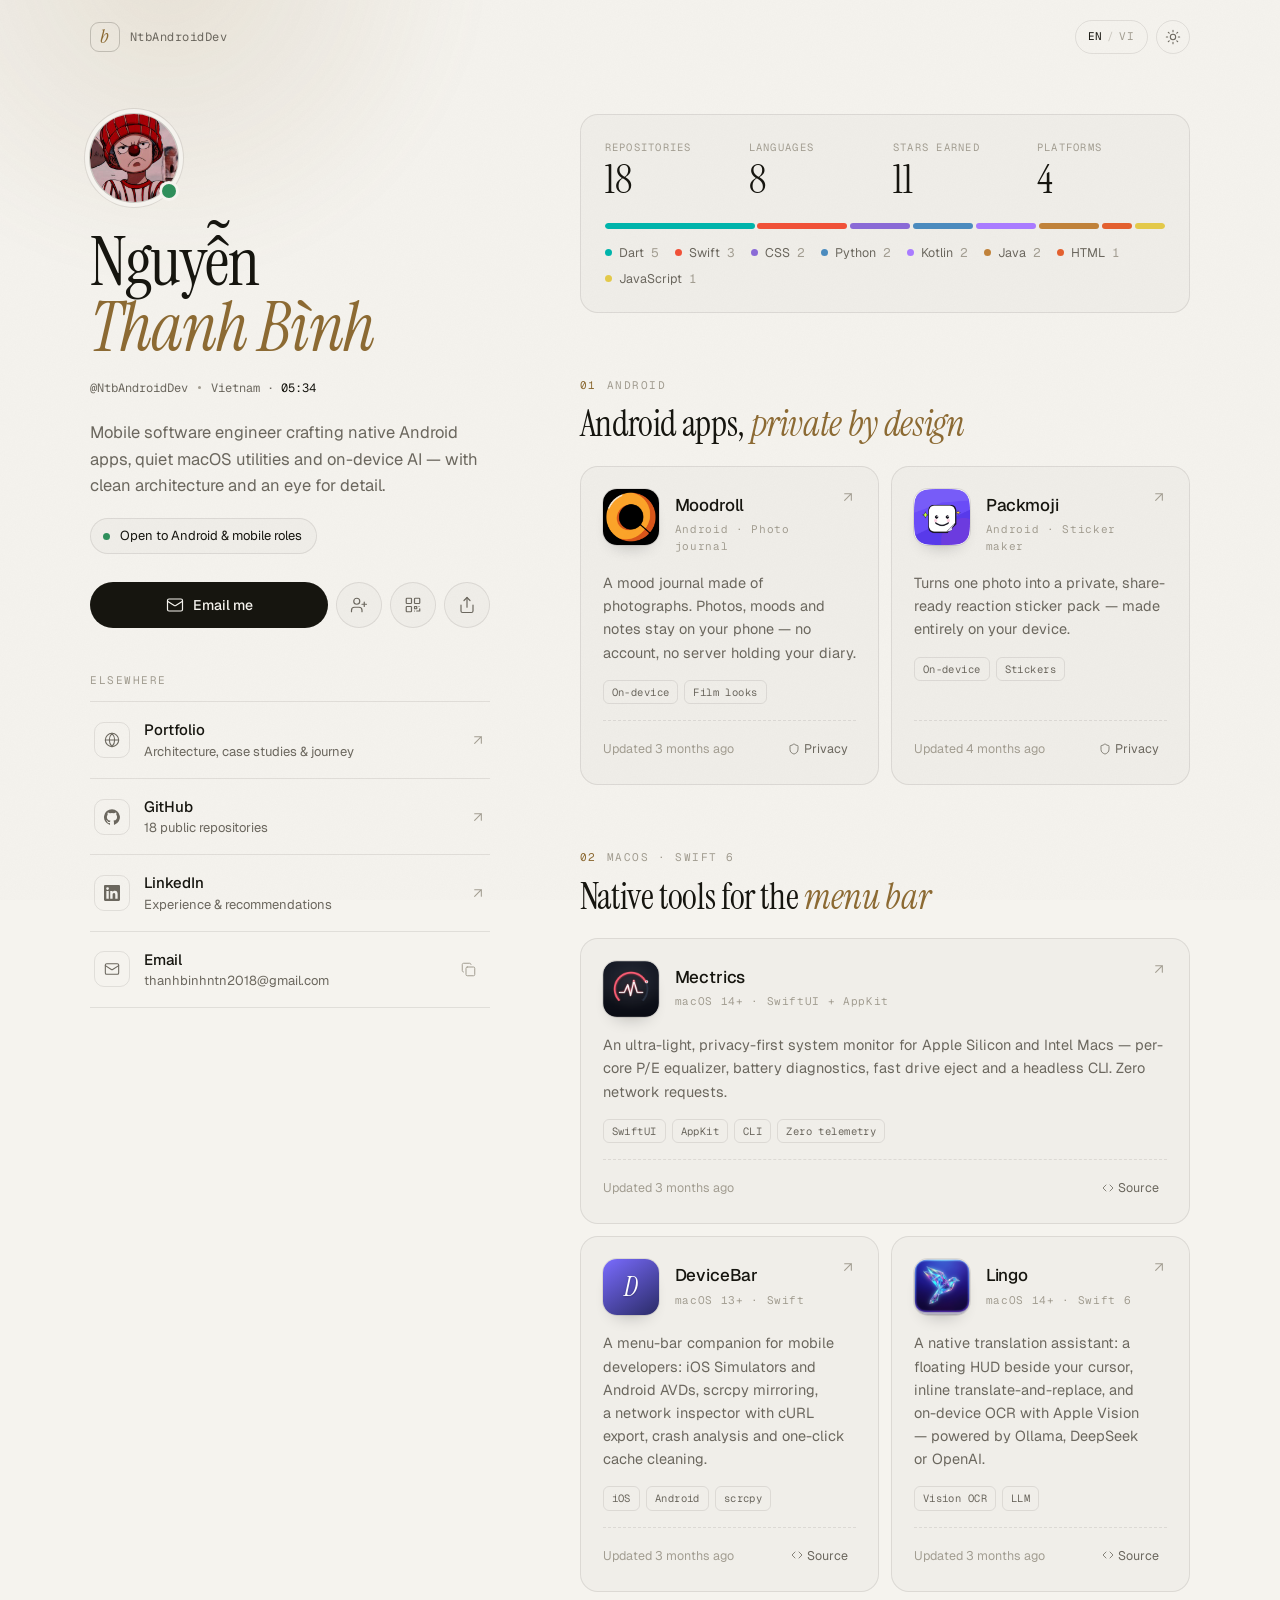
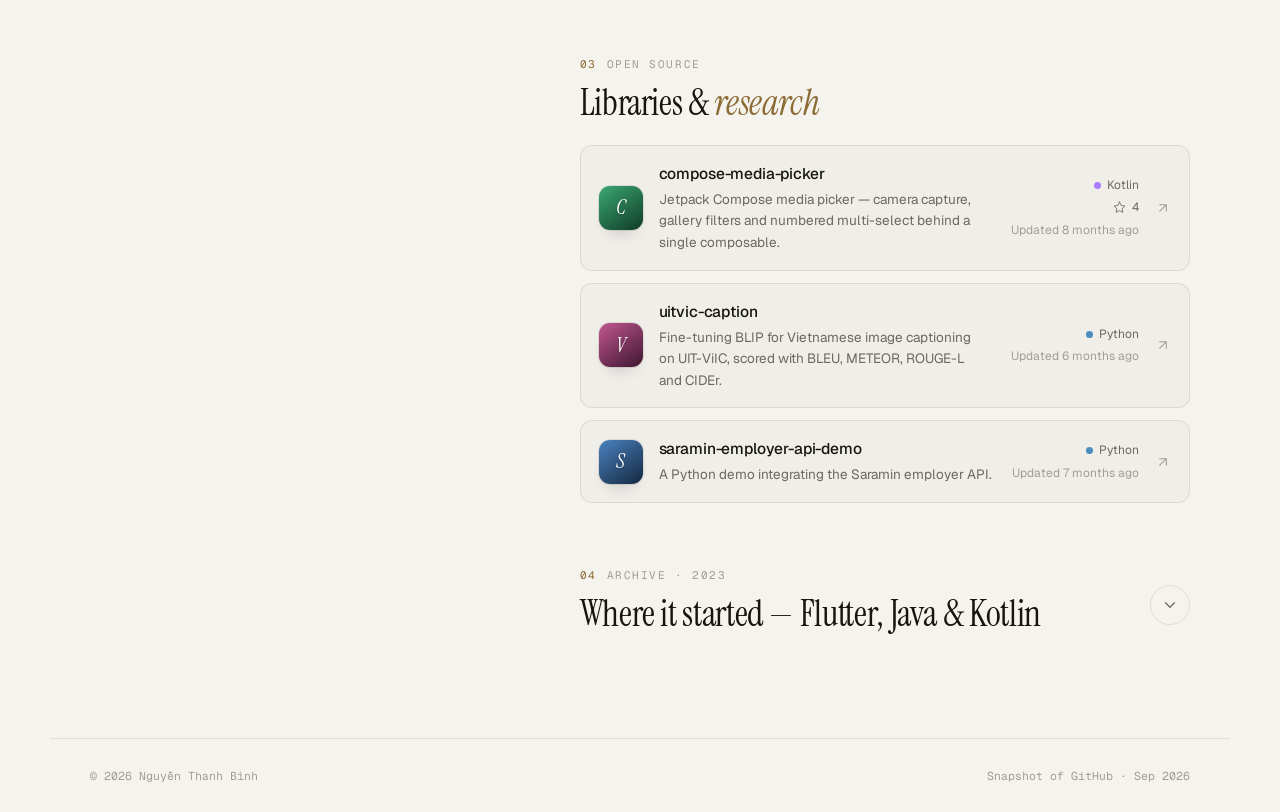
==== links/index.html @ 76083c13 "feat: add premium link-in-bio page at /links/ Editorial light/dark design with EN/VI copy, featured " ====
<!DOCTYPE html>
<html lang="en">
<head>
    <meta charset="UTF-8">
    <meta name="viewport" content="width=device-width, initial-scale=1.0, viewport-fit=cover">
    <title>Nguyễn Thanh Bình — Links</title>

    <meta name="description" content="Nguyễn Thanh Bình (NtbAndroidDev) — mobile software engineer. Android apps, native macOS utilities, open-source libraries and on-device AI.">
    <meta name="author" content="Nguyễn Thanh Bình">
    <meta name="theme-color" content="#f5f3ee" media="(prefers-color-scheme: light)">
    <meta name="theme-color" content="#0c0c0d" media="(prefers-color-scheme: dark)">
    <link rel="canonical" href="https://ntbandroiddev.github.io/profile-ntb/links/">

    <meta property="og:type" content="profile">
    <meta property="og:title" content="Nguyễn Thanh Bình — Links">
    <meta property="og:description" content="Android apps, native macOS utilities and open-source work by NtbAndroidDev.">
    <meta property="og:url" content="https://ntbandroiddev.github.io/profile-ntb/links/">
    <meta property="og:image" content="https://ntbandroiddev.github.io/profile-ntb/links/assets/avatar.jpg">
    <meta name="twitter:card" content="summary">

    <link rel="icon" href="data:image/svg+xml,<svg xmlns='http://www.w3.org/2000/svg' viewBox='0 0 64 64'><rect width='64' height='64' rx='16' fill='%230c0c0d'/><text x='50%' y='54%' text-anchor='middle' dominant-baseline='middle' font-family='Georgia,serif' font-style='italic' font-size='34' fill='%23d4b98c'>b</text></svg>">

    <link rel="preconnect" href="https://fonts.googleapis.com">
    <link rel="preconnect" href="https://fonts.gstatic.com" crossorigin>
    <link href="https://fonts.googleapis.com/css2?family=Geist:wght@300..600&family=Geist+Mono:wght@400;500&family=Instrument+Serif:ital@0;1&display=swap" rel="stylesheet">

    <!-- Apply the saved theme before first paint to avoid a flash -->
    <script>
        try {
            var t = localStorage.getItem('links-theme');
            if (t === 'light' || t === 'dark') document.documentElement.dataset.theme = t;
        } catch (e) {}
    </script>

    <link rel="stylesheet" href="links.css?v=20260919">
</head>
<body>
    <a href="#work" class="skip-link" data-i18n="skip">Skip to work</a>
    <div class="grain" aria-hidden="true"></div>
    <div class="glow" aria-hidden="true"></div>

    <header class="topbar">
        <a class="mark" href="../" aria-label="Portfolio home">
            <span class="mark-glyph">b</span>
            <span class="mark-text">NtbAndroidDev</span>
        </a>
        <div class="topbar-tools">
            <button class="tool" id="lang-toggle" type="button" aria-label="Switch language">
                <span data-lang-opt="en">EN</span><span class="tool-sep">/</span><span data-lang-opt="vi">VI</span>
            </button>
            <button class="tool tool-icon" id="theme-toggle" type="button" aria-label="Toggle colour theme">
                <svg class="i-sun" viewBox="0 0 24 24" aria-hidden="true"><circle cx="12" cy="12" r="4"/><path d="M12 2v2M12 20v2M4.93 4.93l1.41 1.41M17.66 17.66l1.41 1.41M2 12h2M20 12h2M6.34 17.66l-1.41 1.41M19.07 4.93l-1.41 1.41"/></svg>
                <svg class="i-moon" viewBox="0 0 24 24" aria-hidden="true"><path d="M12 3a6 6 0 0 0 9 9 9 9 0 1 1-9-9Z"/></svg>
            </button>
        </div>
    </header>

    <div class="layout">

        <!-- ========== IDENTITY ========== -->
        <aside class="identity" aria-label="Profile">
            <div class="identity-inner">
                <div class="avatar reveal" style="--i:0">
                    <img src="assets/avatar.jpg" width="96" height="96" alt="Nguyễn Thanh Bình">
                    <span class="avatar-status" aria-hidden="true"></span>
                </div>

                <h1 class="name reveal" style="--i:1">Nguyễn <em>Thanh Bình</em></h1>

                <p class="handle reveal" style="--i:2">
                    <span>@NtbAndroidDev</span>
                    <span class="dot-sep" aria-hidden="true"></span>
                    <span class="local-time"><span data-i18n="location">Vietnam</span> · <time id="local-time">--:--</time></span>
                </p>

                <p class="bio reveal" style="--i:3" data-i18n="bio">Mobile software engineer crafting native Android apps, quiet macOS utilities and on-device AI — with clean architecture and an eye for detail.</p>

                <p class="status reveal" style="--i:4">
                    <span class="pulse" aria-hidden="true"></span>
                    <span data-i18n="status">Open to Android &amp; mobile roles</span>
                </p>

                <div class="actions reveal" style="--i:5">
                    <a class="btn btn-primary" href="mailto:thanhbinhntn2018@gmail.com">
                        <svg viewBox="0 0 24 24" aria-hidden="true"><rect x="2" y="4" width="20" height="16" rx="2"/><path d="m22 7-8.97 5.7a1.94 1.94 0 0 1-2.06 0L2 7"/></svg>
                        <span data-i18n="email">Email me</span>
                    </a>
                    <button class="btn btn-icon" id="save-contact" type="button" data-i18n-label="saveContact" aria-label="Save contact">
                        <svg viewBox="0 0 24 24" aria-hidden="true"><path d="M16 21v-2a4 4 0 0 0-4-4H6a4 4 0 0 0-4 4v2"/><circle cx="9" cy="7" r="4"/><path d="M19 8v6M22 11h-6"/></svg>
                    </button>
                    <button class="btn btn-icon" id="show-qr" type="button" data-i18n-label="qr" aria-label="Show QR code">
                        <svg viewBox="0 0 24 24" aria-hidden="true"><rect x="3" y="3" width="7" height="7" rx="1"/><rect x="14" y="3" width="7" height="7" rx="1"/><rect x="3" y="14" width="7" height="7" rx="1"/><path d="M14 14h3v3h-3zM20 14v.01M14 20h.01M17 20h4v-3"/></svg>
                    </button>
                    <button class="btn btn-icon" id="share" type="button" data-i18n-label="share" aria-label="Share this page">
                        <svg viewBox="0 0 24 24" aria-hidden="true"><path d="M4 12v8a2 2 0 0 0 2 2h12a2 2 0 0 0 2-2v-8"/><path d="m16 6-4-4-4 4"/><path d="M12 2v13"/></svg>
                    </button>
                </div>

                <nav class="socials" aria-label="Elsewhere">
                    <p class="label reveal" style="--i:6"><span data-i18n="elsewhere">Elsewhere</span></p>
                    <ul>
                        <li class="reveal" style="--i:7">
                            <a class="social" href="https://ntbandroiddev.github.io/profile-ntb/">
                                <span class="social-icon"><svg viewBox="0 0 24 24" aria-hidden="true"><circle cx="12" cy="12" r="10"/><path d="M12 2a14.5 14.5 0 0 0 0 20 14.5 14.5 0 0 0 0-20M2 12h20"/></svg></span>
                                <span class="social-text"><strong data-i18n="portfolio">Portfolio</strong><small data-i18n="portfolioSub">Architecture, case studies &amp; journey</small></span>
                                <svg class="arrow" viewBox="0 0 24 24" aria-hidden="true"><path d="M7 17 17 7M7 7h10v10"/></svg>
                            </a>
                        </li>
                        <li class="reveal" style="--i:8">
                            <a class="social" href="https://github.com/NtbAndroidDev" target="_blank" rel="noopener">
                                <span class="social-icon"><svg class="fill" viewBox="0 0 24 24" aria-hidden="true"><path d="M12 .3a12 12 0 0 0-3.8 23.38c.6.12.83-.26.83-.57L9 21.07c-3.34.72-4.04-1.61-4.04-1.61-.55-1.39-1.34-1.76-1.34-1.76-1.08-.74.09-.73.09-.73 1.2.09 1.83 1.24 1.83 1.24 1.07 1.83 2.8 1.3 3.49 1 .1-.78.42-1.31.76-1.61-2.67-.3-5.47-1.33-5.47-5.93 0-1.31.47-2.38 1.24-3.22-.14-.3-.54-1.52.1-3.18 0 0 1-.32 3.3 1.23a11.5 11.5 0 0 1 6 0c2.28-1.55 3.29-1.23 3.29-1.23.64 1.66.24 2.88.12 3.18a4.65 4.65 0 0 1 1.23 3.22c0 4.61-2.8 5.63-5.48 5.92.42.36.81 1.1.81 2.22l-.01 3.29c0 .31.2.69.82.57A12 12 0 0 0 12 .3"/></svg></span>
                                <span class="social-text"><strong>GitHub</strong><small><span id="repo-count">18</span> <span data-i18n="publicRepos">public repositories</span></small></span>
                                <svg class="arrow" viewBox="0 0 24 24" aria-hidden="true"><path d="M7 17 17 7M7 7h10v10"/></svg>
                            </a>
                        </li>
                        <li class="reveal" style="--i:9">
                            <a class="social" href="https://www.linkedin.com/in/nguy%E1%BB%85n-thanh-b%C3%ACnh-8b7aa1264/" target="_blank" rel="noopener">
                                <span class="social-icon"><svg class="fill" viewBox="0 0 24 24" aria-hidden="true"><path d="M20.45 20.45h-3.56v-5.57c0-1.33-.02-3.04-1.85-3.04-1.85 0-2.14 1.45-2.14 2.94v5.67H9.35V9h3.41v1.56h.05c.48-.9 1.64-1.85 3.37-1.85 3.6 0 4.27 2.37 4.27 5.46v6.28ZM5.34 7.43a2.06 2.06 0 1 1 0-4.13 2.06 2.06 0 0 1 0 4.13ZM7.12 20.45H3.56V9h3.56v11.45ZM22.22 0H1.77C.79 0 0 .77 0 1.73v20.54C0 23.23.79 24 1.77 24h20.45c.98 0 1.78-.77 1.78-1.73V1.73C24 .77 23.2 0 22.22 0Z"/></svg></span>
                                <span class="social-text"><strong>LinkedIn</strong><small data-i18n="linkedinSub">Experience &amp; recommendations</small></span>
                                <svg class="arrow" viewBox="0 0 24 24" aria-hidden="true"><path d="M7 17 17 7M7 7h10v10"/></svg>
                            </a>
                        </li>
                        <li class="reveal" style="--i:10">
                            <div class="social social-email">
                                <a class="social-link" href="mailto:thanhbinhntn2018@gmail.com">
                                    <span class="social-icon"><svg viewBox="0 0 24 24" aria-hidden="true"><rect x="2" y="4" width="20" height="16" rx="2"/><path d="m22 7-8.97 5.7a1.94 1.94 0 0 1-2.06 0L2 7"/></svg></span>
                                    <span class="social-text"><strong>Email</strong><small>thanhbinhntn2018@gmail.com</small></span>
                                </a>
                                <button class="copy" id="copy-email" type="button" data-i18n-label="copyEmail" aria-label="Copy email address">
                                    <svg viewBox="0 0 24 24" aria-hidden="true"><rect x="8" y="8" width="14" height="14" rx="2"/><path d="M4 16c-1.1 0-2-.9-2-2V4c0-1.1.9-2 2-2h10c1.1 0 2 .9 2 2"/></svg>
                                </button>
                            </div>
                        </li>
                    </ul>
                </nav>
            </div>
        </aside>

        <!-- ========== WORK ========== -->
        <main class="work" id="work">
            <section class="glance reveal" style="--i:4" aria-labelledby="glance-title">
                <h2 class="visually-hidden" id="glance-title" data-i18n="atAGlance">At a glance</h2>
                <dl class="glance-stats">
                    <div><dt data-i18n="repos">Repositories</dt><dd id="stat-repos">18</dd></div>
                    <div><dt data-i18n="languages">Languages</dt><dd id="stat-langs">8</dd></div>
                    <div><dt data-i18n="stars">Stars earned</dt><dd id="stat-stars">12</dd></div>
                    <div><dt data-i18n="platforms">Platforms</dt><dd>4</dd></div>
                </dl>
                <div class="footprint" id="footprint" role="img" aria-label="Language footprint"></div>
                <ul class="footprint-legend" id="footprint-legend"></ul>
            </section>

            <div id="groups"></div>

            <section class="group reveal" style="--i:9" aria-labelledby="archive-title">
                <details class="archive" id="archive">
                    <summary>
                        <span class="group-head">
                            <span class="label"><span class="label-num">05</span><span data-i18n="archive">Archive · 2023</span></span>
                            <span class="group-title" id="archive-title" data-i18n="archiveTitle">Where it started — Flutter, Java &amp; Kotlin</span>
                        </span>
                        <span class="archive-toggle" aria-hidden="true"><svg viewBox="0 0 24 24"><path d="m6 9 6 6 6-6"/></svg></span>
                    </summary>
                    <ul class="archive-list" id="archive-list"></ul>
                </details>
            </section>

            <noscript>
                <p class="noscript">Full list of work: <a href="https://github.com/NtbAndroidDev?tab=repositories">github.com/NtbAndroidDev</a></p>
            </noscript>
        </main>
    </div>

    <footer class="footer">
        <p>© <span id="year">2026</span> Nguyễn Thanh Bình</p>
        <p class="footer-sync" id="sync-note" data-i18n="syncStatic">Snapshot of GitHub · Sep 2026</p>
    </footer>

    <!-- QR dialog -->
    <dialog class="qr-dialog" id="qr-dialog" aria-labelledby="qr-title">
        <form method="dialog" class="qr-card">
            <p class="label" id="qr-title"><span data-i18n="scanTitle">Scan to connect</span></p>
            <div class="qr-code" id="qr-code" aria-hidden="true"></div>
            <p class="qr-name">Nguyễn <em>Thanh Bình</em></p>
            <p class="qr-url">ntbandroiddev.github.io/profile-ntb/links</p>
            <button class="btn btn-ghost" value="close" data-i18n="close">Close</button>
        </form>
    </dialog>

    <div class="toast" id="toast" role="status" aria-live="polite"></div>

    <script src="links.js?v=20260919"></script>
</body>
</html>
---- links/links.css ----
/* ============================================================
   Tokens
============================================================= */
:root {
    --bg: #f5f3ee;
    --bg-elev: #fbfaf7;
    --surface: rgba(24, 20, 12, 0.018);
    --surface-hover: rgba(24, 20, 12, 0.04);
    --line: rgba(24, 20, 12, 0.09);
    --line-strong: rgba(24, 20, 12, 0.2);
    --text: #16150f;
    --muted: #6b675e;
    --faint: #a29d91;
    --accent: #8c6a33;
    --accent-soft: rgba(140, 106, 51, 0.12);
    --spot: rgba(140, 106, 51, 0.09);
    --ok: #2f8f5b;
    --btn-bg: #16150f;
    --btn-text: #f5f3ee;
    --shadow: 0 1px 0 rgba(255, 255, 255, 0.6) inset, 0 20px 40px -24px rgba(40, 30, 10, 0.18);
    --grain-opacity: 0.05;

    --serif: 'Instrument Serif', 'Iowan Old Style', Georgia, serif;
    --sans: 'Geist', ui-sans-serif, system-ui, -apple-system, 'Segoe UI', sans-serif;
    --mono: 'Geist Mono', ui-monospace, 'SF Mono', Menlo, monospace;

    --radius: 18px;
    --radius-sm: 12px;
    --ease: cubic-bezier(0.2, 0.7, 0.2, 1);
    --gutter: clamp(16px, 4vw, 40px);

    color-scheme: light;
}

@media (prefers-color-scheme: dark) {
    :root:not([data-theme="light"]) {
        --bg: #0c0c0d;
        --bg-elev: #131315;
        --surface: rgba(255, 255, 255, 0.022);
        --surface-hover: rgba(255, 255, 255, 0.045);
        --line: rgba(255, 255, 255, 0.08);
        --line-strong: rgba(255, 255, 255, 0.18);
        --text: #ece9e2;
        --muted: #9a978f;
        --faint: #5f5d58;
        --accent: #d4b98c;
        --accent-soft: rgba(212, 185, 140, 0.12);
        --spot: rgba(212, 185, 140, 0.07);
        --ok: #5fcf8e;
        --btn-bg: #ece9e2;
        --btn-text: #0c0c0d;
        --shadow: 0 1px 0 rgba(255, 255, 255, 0.04) inset, 0 24px 48px -28px rgba(0, 0, 0, 0.8);
        --grain-opacity: 0.07;
        color-scheme: dark;
    }
}

:root[data-theme="dark"] {
    --bg: #0c0c0d;
    --bg-elev: #131315;
    --surface: rgba(255, 255, 255, 0.022);
    --surface-hover: rgba(255, 255, 255, 0.045);
    --line: rgba(255, 255, 255, 0.08);
    --line-strong: rgba(255, 255, 255, 0.18);
    --text: #ece9e2;
    --muted: #9a978f;
    --faint: #5f5d58;
    --accent: #d4b98c;
    --accent-soft: rgba(212, 185, 140, 0.12);
    --spot: rgba(212, 185, 140, 0.07);
    --ok: #5fcf8e;
    --btn-bg: #ece9e2;
    --btn-text: #0c0c0d;
    --shadow: 0 1px 0 rgba(255, 255, 255, 0.04) inset, 0 24px 48px -28px rgba(0, 0, 0, 0.8);
    --grain-opacity: 0.07;
    color-scheme: dark;
}

/* ============================================================
   Base
============================================================= */
*, *::before, *::after { box-sizing: border-box; }

html {
    -webkit-text-size-adjust: 100%;
    text-rendering: optimizeLegibility;
    -webkit-font-smoothing: antialiased;
    -moz-osx-font-smoothing: grayscale;
    scroll-behavior: smooth;
}

body {
    margin: 0;
    min-height: 100vh;
    background: var(--bg);
    color: var(--text);
    font-family: var(--sans);
    font-size: 15px;
    line-height: 1.55;
    font-weight: 400;
    overflow-x: hidden;
    transition: background-color 0.4s var(--ease), color 0.4s var(--ease);
}

a { color: inherit; text-decoration: none; }
img { display: block; max-width: 100%; }
button { font: inherit; color: inherit; background: none; border: 0; padding: 0; cursor: pointer; }
ul, ol { list-style: none; margin: 0; padding: 0; }
h1, h2, h3, p, dl, dd { margin: 0; }

svg {
    width: 18px;
    height: 18px;
    fill: none;
    stroke: currentColor;
    stroke-width: 1.6;
    stroke-linecap: round;
    stroke-linejoin: round;
    flex-shrink: 0;
}
svg.fill { fill: currentColor; stroke: none; }

::selection { background: var(--accent); color: var(--bg); }

:focus-visible {
    outline: 1.5px solid var(--accent);
    outline-offset: 3px;
    border-radius: 8px;
}

.visually-hidden {
    position: absolute !important;
    width: 1px; height: 1px;
    overflow: hidden;
    clip: rect(0 0 0 0);
    white-space: nowrap;
}

.skip-link {
    position: absolute;
    left: 16px;
    top: -60px;
    z-index: 100;
    padding: 10px 14px;
    background: var(--btn-bg);
    color: var(--btn-text);
    border-radius: 10px;
    font-size: 13px;
}
.skip-link:focus { top: 16px; }

/* Ambient layers */
.grain {
    position: fixed;
    inset: 0;
    z-index: 0;
    pointer-events: none;
    opacity: var(--grain-opacity);
    background-image: url("data:image/svg+xml,%3Csvg xmlns='http://www.w3.org/2000/svg' width='180' height='180'%3E%3Cfilter id='n'%3E%3CfeTurbulence type='fractalNoise' baseFrequency='.85' numOctaves='3' stitchTiles='stitch'/%3E%3CfeColorMatrix values='0 0 0 0 0.5 0 0 0 0 0.5 0 0 0 0 0.5 0 0 0 1 0'/%3E%3C/filter%3E%3Crect width='100%25' height='100%25' filter='url(%23n)'/%3E%3C/svg%3E");
}

.glow {
    position: fixed;
    z-index: 0;
    pointer-events: none;
    width: 70vmax;
    height: 70vmax;
    top: -38vmax;
    left: -22vmax;
    background: radial-gradient(closest-side, var(--accent-soft), transparent 70%);
    filter: blur(20px);
}

/* ============================================================
   Top bar
============================================================= */
.topbar {
    position: relative;
    z-index: 5;
    display: flex;
    align-items: center;
    justify-content: space-between;
    max-width: 1180px;
    margin: 0 auto;
    padding: 20px var(--gutter);
    padding-top: max(20px, env(safe-area-inset-top));
}

.mark {
    display: inline-flex;
    align-items: center;
    gap: 10px;
    font-family: var(--mono);
    font-size: 12px;
    letter-spacing: 0.04em;
    color: var(--muted);
    transition: color 0.3s var(--ease);
}
.mark:hover { color: var(--text); }

.mark-glyph {
    display: grid;
    place-items: center;
    width: 30px;
    height: 30px;
    border-radius: 9px;
    border: 1px solid var(--line-strong);
    font-family: var(--serif);
    font-style: italic;
    font-size: 20px;
    line-height: 1;
    padding-bottom: 3px;
    color: var(--accent);
}

.topbar-tools { display: flex; gap: 8px; }

.tool {
    display: inline-flex;
    align-items: center;
    gap: 4px;
    height: 34px;
    padding: 0 12px;
    border-radius: 999px;
    border: 1px solid var(--line);
    font-family: var(--mono);
    font-size: 11px;
    letter-spacing: 0.08em;
    color: var(--faint);
    transition: border-color 0.3s var(--ease), color 0.3s var(--ease);
}
.tool:hover { border-color: var(--line-strong); color: var(--muted); }
.tool-sep { opacity: 0.5; }
.tool [data-lang-opt].is-active { color: var(--text); }

.tool-icon { width: 34px; padding: 0; justify-content: center; color: var(--muted); }
.tool-icon svg { width: 16px; height: 16px; }
.i-moon { display: none; }
:root[data-theme="dark"] .i-sun { display: none; }
:root[data-theme="dark"] .i-moon { display: block; }
@media (prefers-color-scheme: dark) {
    :root:not([data-theme="light"]) .i-sun { display: none; }
    :root:not([data-theme="light"]) .i-moon { display: block; }
}

/* ============================================================
   Layout
============================================================= */
.layout {
    position: relative;
    z-index: 1;
    max-width: 1180px;
    margin: 0 auto;
    padding: 12px var(--gutter) 40px;
    display: grid;
    gap: 56px;
}

@media (min-width: 1000px) {
    .layout {
        grid-template-columns: minmax(340px, 400px) minmax(0, 1fr);
        gap: clamp(56px, 7vw, 104px);
        padding-top: 40px;
    }
    .identity-inner {
        position: sticky;
        top: 40px;
    }
}

/* ============================================================
   Identity
============================================================= */
.avatar {
    position: relative;
    width: 88px;
    height: 88px;
    margin-bottom: 28px;
}
.avatar img {
    width: 100%;
    height: 100%;
    border-radius: 50%;
    object-fit: cover;
    box-shadow: 0 0 0 1px var(--line-strong), 0 0 0 5px var(--bg), 0 0 0 6px var(--line);
}
.avatar-status {
    position: absolute;
    right: 2px;
    bottom: 4px;
    width: 14px;
    height: 14px;
    border-radius: 50%;
    background: var(--ok);
    box-shadow: 0 0 0 3px var(--bg);
}

.name {
    font-family: var(--serif);
    font-weight: 400;
    font-size: clamp(46px, 11vw, 68px);
    line-height: 0.96;
    letter-spacing: -0.015em;
    margin-bottom: 18px;
}
.name em {
    display: block;
    font-style: italic;
    color: var(--accent);
}

.handle {
    display: flex;
    flex-wrap: wrap;
    align-items: center;
    gap: 10px;
    font-family: var(--mono);
    font-size: 12px;
    color: var(--muted);
    margin-bottom: 22px;
}
.dot-sep { width: 3px; height: 3px; border-radius: 50%; background: var(--faint); }
.local-time time { color: var(--text); font-variant-numeric: tabular-nums; }

.bio {
    font-size: 16.5px;
    line-height: 1.6;
    color: var(--muted);
    max-width: 38ch;
    margin-bottom: 20px;
    text-wrap: pretty;
}

.status {
    display: inline-flex;
    align-items: center;
    gap: 10px;
    padding: 7px 14px 7px 12px;
    border-radius: 999px;
    border: 1px solid var(--line);
    background: var(--surface);
    font-size: 13px;
    color: var(--text);
    margin-bottom: 28px;
}

.pulse {
    position: relative;
    width: 7px;
    height: 7px;
    border-radius: 50%;
    background: var(--ok);
}
.pulse::after {
    content: '';
    position: absolute;
    inset: -4px;
    border-radius: 50%;
    border: 1px solid var(--ok);
    opacity: 0;
    animation: ping 2.4s var(--ease) infinite;
}
@keyframes ping {
    0% { transform: scale(0.5); opacity: 0.8; }
    100% { transform: scale(1.8); opacity: 0; }
}

/* Buttons */
.actions {
    display: flex;
    gap: 8px;
    margin-bottom: 44px;
}

.btn {
    display: inline-flex;
    align-items: center;
    justify-content: center;
    gap: 9px;
    height: 46px;
    padding: 0 20px;
    border-radius: 999px;
    border: 1px solid var(--line);
    font-size: 14px;
    font-weight: 500;
    transition: transform 0.3s var(--ease), background-color 0.3s var(--ease), border-color 0.3s var(--ease), color 0.3s var(--ease);
}
.btn:active { transform: scale(0.97); }

.btn-primary {
    flex: 1;
    background: var(--btn-bg);
    color: var(--btn-text);
    border-color: transparent;
}
.btn-primary:hover { background: var(--accent); }

.btn-icon {
    width: 46px;
    padding: 0;
    color: var(--muted);
    background: var(--surface);
}
.btn-icon:hover { color: var(--text); border-color: var(--line-strong); background: var(--surface-hover); }

.btn-ghost { background: transparent; }
.btn-ghost:hover { border-color: var(--line-strong); }

/* Labels (shared) */
.label {
    display: flex;
    align-items: center;
    gap: 10px;
    font-family: var(--mono);
    font-size: 11px;
    letter-spacing: 0.14em;
    text-transform: uppercase;
    color: var(--faint);
}
.label-num { color: var(--accent); }

/* Social rows */
.socials .label { margin-bottom: 12px; }
.socials ul {
    border-top: 1px solid var(--line);
}
.socials li { border-bottom: 1px solid var(--line); }

.social,
.social-link {
    display: flex;
    align-items: center;
    gap: 14px;
    padding: 16px 4px;
    min-height: 68px;
}
.social-email { padding: 0 4px 0 0; }
.social-email .social-link { flex: 1; min-width: 0; padding-left: 4px; }

.social-icon {
    display: grid;
    place-items: center;
    width: 36px;
    height: 36px;
    border-radius: 10px;
    border: 1px solid var(--line);
    color: var(--muted);
    transition: color 0.3s var(--ease), border-color 0.3s var(--ease);
}
.social-icon svg { width: 16px; height: 16px; }

.social-text { display: flex; flex-direction: column; min-width: 0; flex: 1; }
.social-text strong { font-weight: 500; font-size: 15px; }
.social-text small {
    font-size: 13px;
    color: var(--muted);
    overflow: hidden;
    text-overflow: ellipsis;
    white-space: nowrap;
}

.arrow {
    width: 16px;
    height: 16px;
    color: var(--faint);
    transition: transform 0.35s var(--ease), color 0.35s var(--ease);
}

.social:hover .arrow,
.card:hover .card-arrow,
.archive-item a:hover .arrow {
    transform: translate(2px, -2px);
    color: var(--accent);
}
a.social:hover .social-icon,
.social-link:hover .social-icon { color: var(--text); border-color: var(--line-strong); }

.copy {
    display: grid;
    place-items: center;
    width: 36px;
    height: 36px;
    border-radius: 10px;
    color: var(--faint);
    transition: color 0.3s var(--ease), background-color 0.3s var(--ease);
}
.copy svg { width: 15px; height: 15px; }
.copy:hover { color: var(--text); background: var(--surface-hover); }

/* ============================================================
   Work column
============================================================= */
.work { min-width: 0; }

/* At a glance */
.glance {
    padding: 24px;
    border: 1px solid var(--line);
    border-radius: var(--radius);
    background: var(--surface);
    margin-bottom: 64px;
}

.glance-stats {
    display: grid;
    grid-template-columns: repeat(2, 1fr);
    gap: 20px 16px;
    margin-bottom: 24px;
}
@media (min-width: 560px) {
    .glance-stats { grid-template-columns: repeat(4, 1fr); }
}
.glance-stats dt {
    font-family: var(--mono);
    font-size: 10.5px;
    letter-spacing: 0.12em;
    text-transform: uppercase;
    color: var(--faint);
    margin-bottom: 4px;
}
.glance-stats dd {
    font-family: var(--serif);
    font-size: 40px;
    line-height: 1;
    font-variant-numeric: tabular-nums;
}

.footprint {
    display: flex;
    height: 6px;
    gap: 3px;
    border-radius: 999px;
    overflow: hidden;
    margin-bottom: 14px;
}
.footprint span {
    height: 100%;
    border-radius: 999px;
    transform-origin: left;
    animation: grow 1.1s var(--ease) both;
    animation-delay: calc(0.5s + var(--i, 0) * 70ms);
}
@keyframes grow { from { transform: scaleX(0); } }

.footprint-legend {
    display: flex;
    flex-wrap: wrap;
    gap: 6px 16px;
    font-size: 12.5px;
    color: var(--muted);
}
.footprint-legend li { display: inline-flex; align-items: center; gap: 7px; }
.footprint-legend b { font-weight: 400; color: var(--faint); font-variant-numeric: tabular-nums; }

.lang-dot {
    width: 7px;
    height: 7px;
    border-radius: 50%;
    flex-shrink: 0;
}

/* Groups */
.group { margin-bottom: 64px; }

.group-head {
    display: flex;
    flex-direction: column;
    gap: 10px;
    margin-bottom: 22px;
}
.group-title {
    font-family: var(--serif);
    font-weight: 400;
    font-size: clamp(28px, 4.4vw, 36px);
    line-height: 1.1;
    letter-spacing: -0.01em;
    text-wrap: balance;
}
.group-title em { font-style: italic; color: var(--accent); }

.cards {
    display: grid;
    gap: 12px;
}
@media (min-width: 680px) {
    .cards.cols-2 { grid-template-columns: repeat(2, 1fr); }
    .cards.cols-2 .card.is-wide { grid-column: 1 / -1; }
}

/* Card */
.card {
    position: relative;
    display: flex;
    flex-direction: column;
    gap: 16px;
    padding: 22px;
    border: 1px solid var(--line);
    border-radius: var(--radius);
    background: var(--surface);
    overflow: hidden;
    isolation: isolate;
    transition: border-color 0.35s var(--ease), background-color 0.35s var(--ease), transform 0.5s var(--ease), box-shadow 0.5s var(--ease);
}
.card::before {
    content: '';
    position: absolute;
    inset: 0;
    z-index: -1;
    opacity: 0;
    background: radial-gradient(420px circle at var(--mx, 50%) var(--my, 0%), var(--spot), transparent 60%);
    transition: opacity 0.4s var(--ease);
}
.card:hover {
    border-color: var(--line-strong);
    box-shadow: var(--shadow);
    transform: translateY(-2px);
}
.card:hover::before { opacity: 1; }
.card:focus-within { border-color: var(--line-strong); }

.card-top {
    display: flex;
    align-items: flex-start;
    gap: 16px;
}

.app-icon {
    width: 56px;
    height: 56px;
    border-radius: 14px;
    flex-shrink: 0;
    overflow: hidden;
    display: grid;
    place-items: center;
    box-shadow: 0 0 0 1px var(--line), 0 10px 20px -12px rgba(0, 0, 0, 0.35);
    background: var(--bg-elev);
}
.app-icon img { width: 100%; height: 100%; object-fit: cover; }
.app-icon.is-mac img { transform: scale(1.22); }
.app-icon.mono {
    font-family: var(--serif);
    font-size: 26px;
    font-style: italic;
    color: #fff;
    background: var(--tile);
    text-shadow: 0 1px 2px rgba(0, 0, 0, 0.25);
}

.card-heading { flex: 1; min-width: 0; padding-top: 3px; }
.card-title {
    display: flex;
    align-items: center;
    gap: 8px;
    font-size: 17px;
    font-weight: 500;
    letter-spacing: -0.01em;
    margin-bottom: 3px;
}

/* stretched primary link: the whole card is clickable */
.card-title a::after {
    content: '';
    position: absolute;
    inset: 0;
    z-index: 1;
    border-radius: inherit;
}
.card-title a:focus-visible { outline: none; }
.card-title a:focus-visible::after { outline: 1.5px solid var(--accent); outline-offset: -1.5px; border-radius: var(--radius); }

.card-kicker {
    font-family: var(--mono);
    font-size: 11px;
    letter-spacing: 0.06em;
    color: var(--faint);
}

.card-arrow {
    width: 16px;
    height: 16px;
    margin-left: auto;
    color: var(--faint);
    transition: transform 0.35s var(--ease), color 0.35s var(--ease);
}

.card-desc {
    color: var(--muted);
    font-size: 14.5px;
    line-height: 1.6;
    text-wrap: pretty;
}

.card-foot {
    display: flex;
    flex-wrap: wrap;
    align-items: center;
    gap: 8px 14px;
    margin-top: auto;
    padding-top: 14px;
    border-top: 1px dashed var(--line);
    font-size: 12.5px;
    color: var(--muted);
}

.meta { display: inline-flex; align-items: center; gap: 6px; }
.meta svg { width: 13px; height: 13px; }
.meta-faint { color: var(--faint); }

.tags { display: flex; flex-wrap: wrap; gap: 6px; }
.tag {
    font-family: var(--mono);
    font-size: 10.5px;
    letter-spacing: 0.04em;
    padding: 3px 8px;
    border-radius: 6px;
    border: 1px solid var(--line);
    color: var(--muted);
}

.sublinks {
    display: flex;
    gap: 4px;
    margin-left: auto;
}
.sublink {
    position: relative;
    z-index: 2;
    display: inline-flex;
    align-items: center;
    gap: 4px;
    padding: 4px 8px;
    border-radius: 7px;
    font-size: 12.5px;
    color: var(--muted);
    transition: color 0.25s var(--ease), background-color 0.25s var(--ease);
}
.sublink svg { width: 12px; height: 12px; }
.sublink:hover { color: var(--text); background: var(--surface-hover); }

/* Compact row cards */
.cards.rows .card {
    flex-direction: row;
    align-items: center;
    gap: 16px;
    padding: 16px 18px;
    border-radius: var(--radius-sm);
}
.cards.rows .app-icon { width: 44px; height: 44px; border-radius: 11px; font-size: 21px; }
.cards.rows .card-heading { padding-top: 0; }
.cards.rows .card-title { font-size: 15.5px; }
.cards.rows .card-desc { font-size: 13.5px; }
.cards.rows .card-side {
    display: none;
    flex-direction: column;
    align-items: flex-end;
    gap: 4px;
    font-size: 12px;
    color: var(--muted);
    white-space: nowrap;
}
@media (min-width: 620px) {
    .cards.rows .card-side { display: flex; }
}

/* Archive */
.archive summary {
    display: flex;
    align-items: flex-start;
    justify-content: space-between;
    gap: 16px;
    cursor: pointer;
    list-style: none;
    border-radius: 12px;
}
.archive summary::-webkit-details-marker { display: none; }
.archive summary .group-head { margin-bottom: 0; }
.archive[open] summary { margin-bottom: 22px; }

.archive-toggle {
    display: grid;
    place-items: center;
    width: 40px;
    height: 40px;
    flex-shrink: 0;
    margin-top: 18px;
    border-radius: 50%;
    border: 1px solid var(--line);
    color: var(--muted);
    transition: transform 0.4s var(--ease), border-color 0.3s var(--ease);
}
.archive summary:hover .archive-toggle { border-color: var(--line-strong); color: var(--text); }
.archive[open] .archive-toggle { transform: rotate(180deg); }

.archive-list { border-top: 1px solid var(--line); }
.archive-item { border-bottom: 1px solid var(--line); }
.archive-item a {
    display: grid;
    grid-template-columns: minmax(0, 1fr) auto;
    align-items: center;
    gap: 4px 16px;
    padding: 15px 4px;
    transition: background-color 0.3s var(--ease), padding 0.4s var(--ease);
}
.archive-item a:hover { background: var(--surface); padding-left: 12px; padding-right: 12px; }
.archive-name { font-weight: 500; font-size: 14.5px; }
.archive-name code {
    font-family: var(--mono);
    font-size: 11.5px;
    font-weight: 400;
    color: var(--faint);
    margin-left: 8px;
}
.archive-desc { grid-column: 1; font-size: 13px; color: var(--muted); }
.archive-meta {
    grid-row: 1 / span 2;
    grid-column: 2;
    display: flex;
    align-items: center;
    gap: 14px;
    font-size: 12px;
    color: var(--muted);
}
.archive-meta .meta-lang { display: none; }
@media (min-width: 560px) {
    .archive-meta .meta-lang { display: inline-flex; }
}

.noscript { color: var(--muted); }
.noscript a { color: var(--accent); text-decoration: underline; }

/* ============================================================
   Footer
============================================================= */
.footer {
    position: relative;
    z-index: 1;
    max-width: 1180px;
    margin: 0 auto;
    padding: 28px var(--gutter);
    padding-bottom: max(28px, env(safe-area-inset-bottom));
    display: flex;
    flex-wrap: wrap;
    justify-content: space-between;
    gap: 8px 24px;
    border-top: 1px solid var(--line);
    font-family: var(--mono);
    font-size: 11.5px;
    color: var(--faint);
}
.footer-sync { display: inline-flex; align-items: center; gap: 8px; }
.footer-sync.is-live::before {
    content: '';
    width: 6px;
    height: 6px;
    border-radius: 50%;
    background: var(--ok);
}

/* ============================================================
   QR dialog + toast
============================================================= */
.qr-dialog {
    padding: 0;
    border: 0;
    background: transparent;
    color: var(--text);
    max-width: calc(100vw - 32px);
}
.qr-dialog::backdrop {
    background: rgba(8, 8, 8, 0.55);
    backdrop-filter: blur(8px);
    -webkit-backdrop-filter: blur(8px);
}
.qr-dialog[open] { animation: pop 0.45s var(--ease); }
@keyframes pop { from { opacity: 0; transform: translateY(12px) scale(0.98); } }

.qr-card {
    display: flex;
    flex-direction: column;
    align-items: center;
    gap: 16px;
    width: 320px;
    max-width: 100%;
    padding: 28px;
    border-radius: 24px;
    border: 1px solid var(--line);
    background: var(--bg-elev);
    box-shadow: 0 40px 80px -30px rgba(0, 0, 0, 0.5);
    text-align: center;
}
.qr-code {
    display: grid;
    place-items: center;
    width: 212px;
    height: 212px;
    padding: 14px;
    border-radius: 16px;
    background: #fbfaf7;
}
.qr-code img, .qr-code canvas { width: 184px !important; height: 184px !important; image-rendering: pixelated; }
.qr-name { font-family: var(--serif); font-size: 26px; line-height: 1.1; }
.qr-name em { color: var(--accent); }
.qr-url { font-family: var(--mono); font-size: 11px; color: var(--muted); margin-top: -10px; word-break: break-all; }
.qr-card .btn { width: 100%; height: 42px; }

.toast {
    position: fixed;
    left: 50%;
    bottom: max(24px, env(safe-area-inset-bottom));
    z-index: 50;
    padding: 11px 18px;
    border-radius: 999px;
    background: var(--btn-bg);
    color: var(--btn-text);
    font-size: 13.5px;
    font-weight: 500;
    opacity: 0;
    pointer-events: none;
    transform: translate(-50%, 12px);
    transition: opacity 0.35s var(--ease), transform 0.35s var(--ease);
}
.toast.is-visible { opacity: 1; transform: translate(-50%, 0); }

/* ============================================================
   Motion
============================================================= */
.reveal {
    animation: rise 0.9s var(--ease) both;
    animation-delay: calc(var(--i, 0) * 60ms + 60ms);
}
@keyframes rise {
    from { opacity: 0; transform: translateY(14px); filter: blur(4px); }
}

@media (prefers-reduced-motion: reduce) {
    *, *::before, *::after {
        animation-duration: 0.01ms !important;
        animation-delay: 0ms !important;
        animation-iteration-count: 1 !important;
        transition-duration: 0.01ms !important;
    }
    html { scroll-behavior: auto; }
    .card:hover { transform: none; }
}
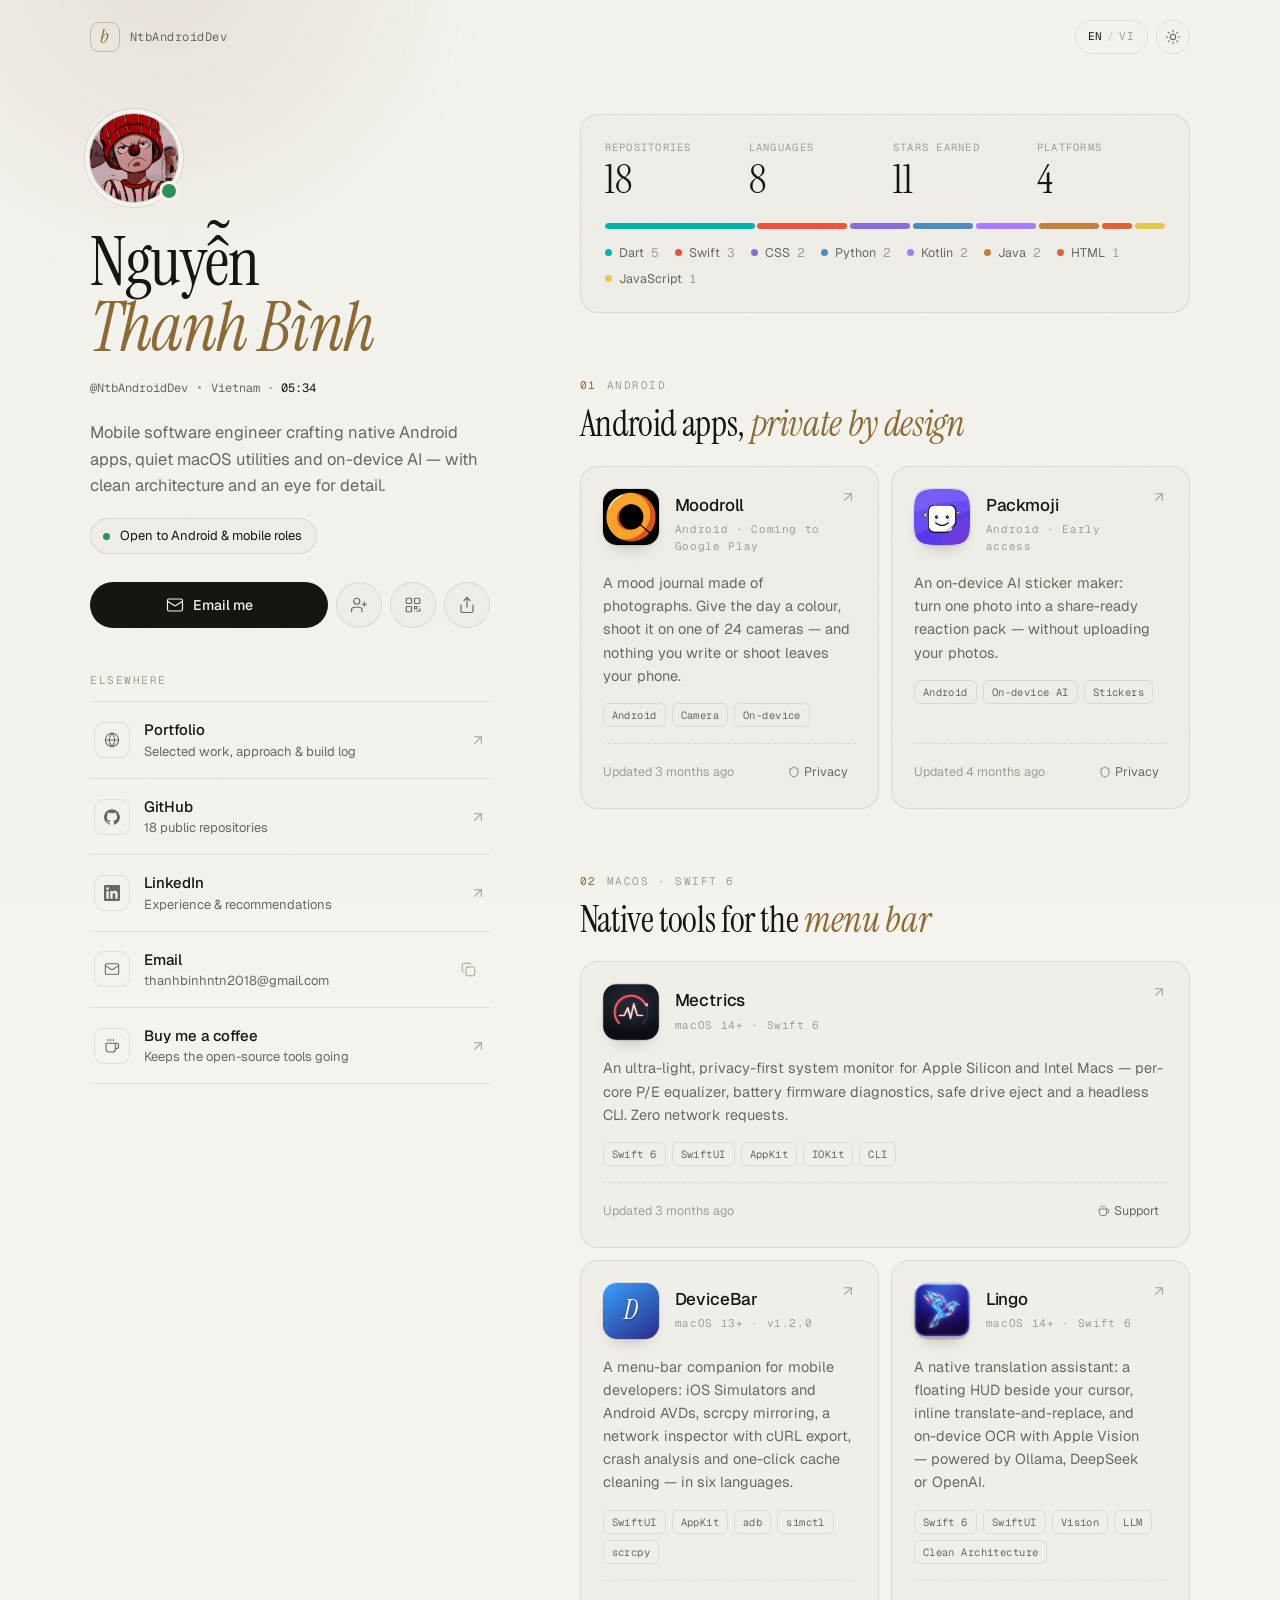
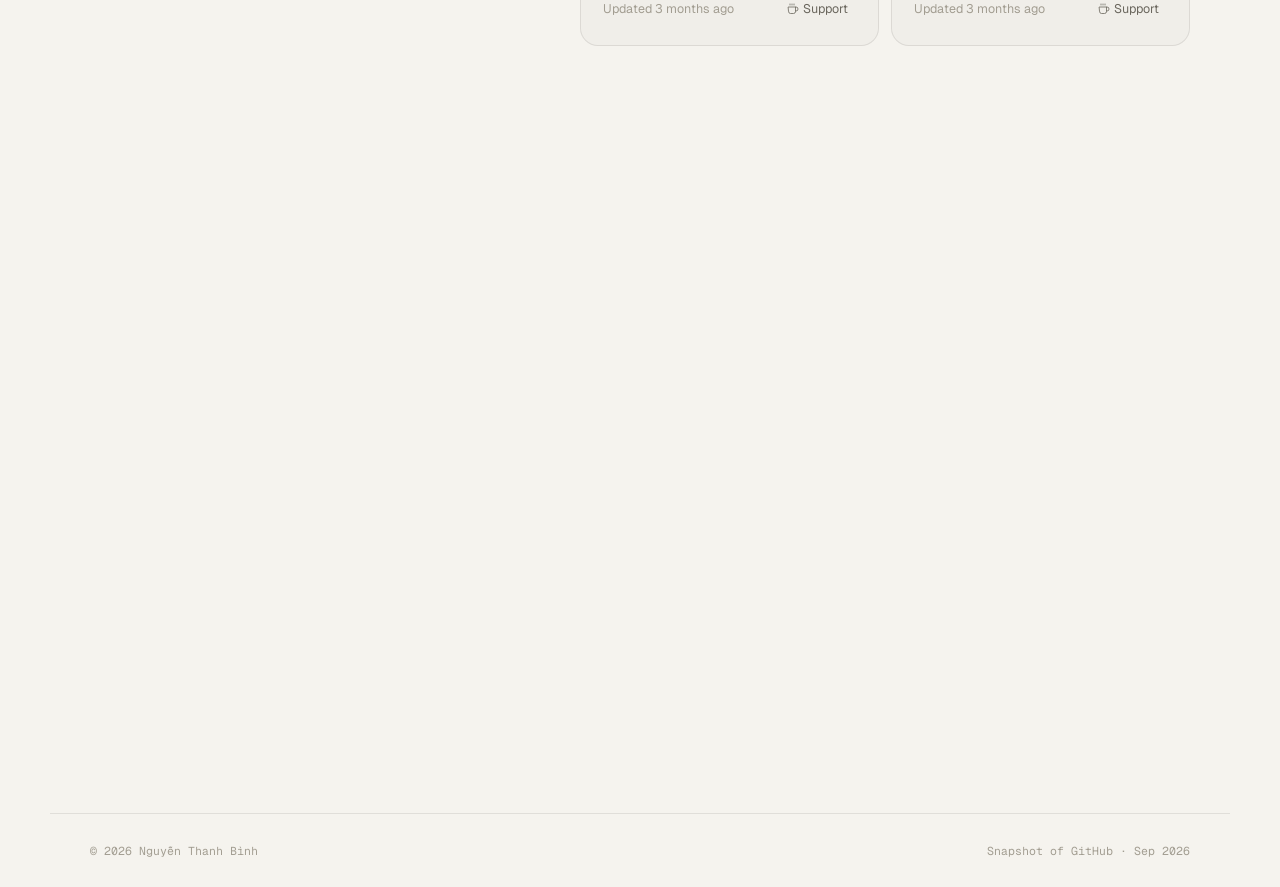
==== commit 69fcc8af: "feat: rebuild portfolio with interactive desk and scroll-guided tour Replace the GSAP 3D portfolio w" ====
--- a/links/index.html
+++ b/links/index.html
@@ -15,7 +15,7 @@
     <meta property="og:title" content="Nguyễn Thanh Bình — Links">
     <meta property="og:description" content="Android apps, native macOS utilities and open-source work by NtbAndroidDev.">
     <meta property="og:url" content="https://ntbandroiddev.github.io/profile-ntb/links/">
-    <meta property="og:image" content="https://ntbandroiddev.github.io/profile-ntb/links/assets/avatar.jpg">
+    <meta property="og:image" content="https://ntbandroiddev.github.io/profile-ntb/assets/avatar.jpg">
     <meta name="twitter:card" content="summary">
 
     <link rel="icon" href="data:image/svg+xml,<svg xmlns='http://www.w3.org/2000/svg' viewBox='0 0 64 64'><rect width='64' height='64' rx='16' fill='%230c0c0d'/><text x='50%' y='54%' text-anchor='middle' dominant-baseline='middle' font-family='Georgia,serif' font-style='italic' font-size='34' fill='%23d4b98c'>b</text></svg>">
@@ -27,12 +27,12 @@
     <!-- Apply the saved theme before first paint to avoid a flash -->
     <script>
         try {
-            var t = localStorage.getItem('links-theme');
+            var t = localStorage.getItem('ntb-theme');
             if (t === 'light' || t === 'dark') document.documentElement.dataset.theme = t;
         } catch (e) {}
     </script>
 
-    <link rel="stylesheet" href="links.css?v=20260919">
+    <link rel="stylesheet" href="links.css?v=20260920">
 </head>
 <body>
     <a href="#work" class="skip-link" data-i18n="skip">Skip to work</a>
@@ -61,7 +61,7 @@
         <aside class="identity" aria-label="Profile">
             <div class="identity-inner">
                 <div class="avatar reveal" style="--i:0">
-                    <img src="assets/avatar.jpg" width="96" height="96" alt="Nguyễn Thanh Bình">
+                    <img src="../assets/avatar.jpg" width="96" height="96" alt="Nguyễn Thanh Bình">
                     <span class="avatar-status" aria-hidden="true"></span>
                 </div>
 
@@ -100,9 +100,9 @@
                     <p class="label reveal" style="--i:6"><span data-i18n="elsewhere">Elsewhere</span></p>
                     <ul>
                         <li class="reveal" style="--i:7">
-                            <a class="social" href="https://ntbandroiddev.github.io/profile-ntb/">
+                            <a class="social" href="../">
                                 <span class="social-icon"><svg viewBox="0 0 24 24" aria-hidden="true"><circle cx="12" cy="12" r="10"/><path d="M12 2a14.5 14.5 0 0 0 0 20 14.5 14.5 0 0 0 0-20M2 12h20"/></svg></span>
-                                <span class="social-text"><strong data-i18n="portfolio">Portfolio</strong><small data-i18n="portfolioSub">Architecture, case studies &amp; journey</small></span>
+                                <span class="social-text"><strong data-i18n="portfolio">Portfolio</strong><small data-i18n="portfolioSub">Selected work, approach &amp; build log</small></span>
                                 <svg class="arrow" viewBox="0 0 24 24" aria-hidden="true"><path d="M7 17 17 7M7 7h10v10"/></svg>
                             </a>
                         </li>
@@ -130,6 +130,13 @@
                                     <svg viewBox="0 0 24 24" aria-hidden="true"><rect x="8" y="8" width="14" height="14" rx="2"/><path d="M4 16c-1.1 0-2-.9-2-2V4c0-1.1.9-2 2-2h10c1.1 0 2 .9 2 2"/></svg>
                                 </button>
                             </div>
+                        </li>
+                        <li class="reveal" style="--i:11">
+                            <a class="social" href="https://buymeacoffee.com/ntb1nh" target="_blank" rel="noopener">
+                                <span class="social-icon"><svg viewBox="0 0 24 24" aria-hidden="true"><path d="M17 8h1a4 4 0 1 1 0 8h-1"/><path d="M3 8h14v9a4 4 0 0 1-4 4H7a4 4 0 0 1-4-4Z"/><path d="M6 2v2M10 2v2M14 2v2"/></svg></span>
+                                <span class="social-text"><strong data-i18n="coffee">Buy me a coffee</strong><small data-i18n="coffeeSub">Keeps the open-source tools going</small></span>
+                                <svg class="arrow" viewBox="0 0 24 24" aria-hidden="true"><path d="M7 17 17 7M7 7h10v10"/></svg>
+                            </a>
                         </li>
                     </ul>
                 </nav>
@@ -189,6 +196,7 @@
 
     <div class="toast" id="toast" role="status" aria-live="polite"></div>
 
-    <script src="links.js?v=20260919"></script>
+    <script src="../data.js?v=20260920"></script>
+    <script src="links.js?v=20260920"></script>
 </body>
 </html>
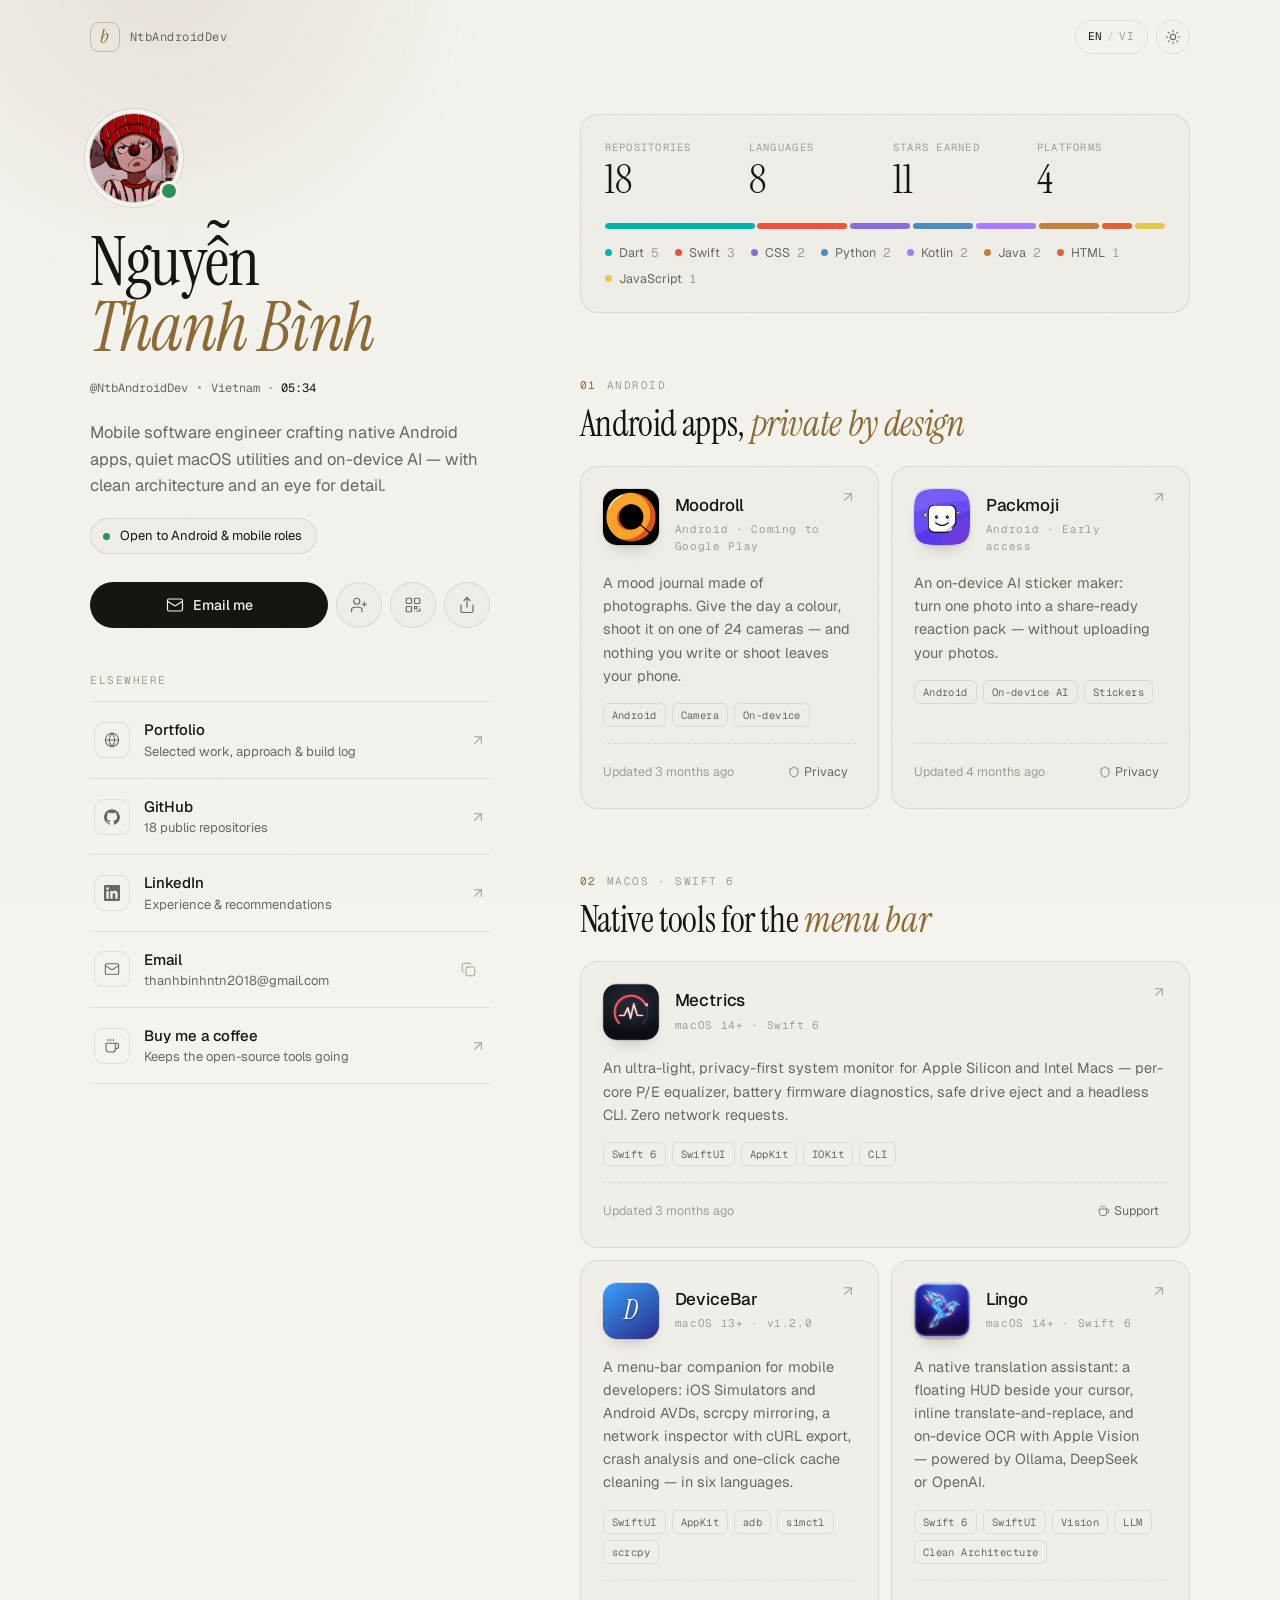
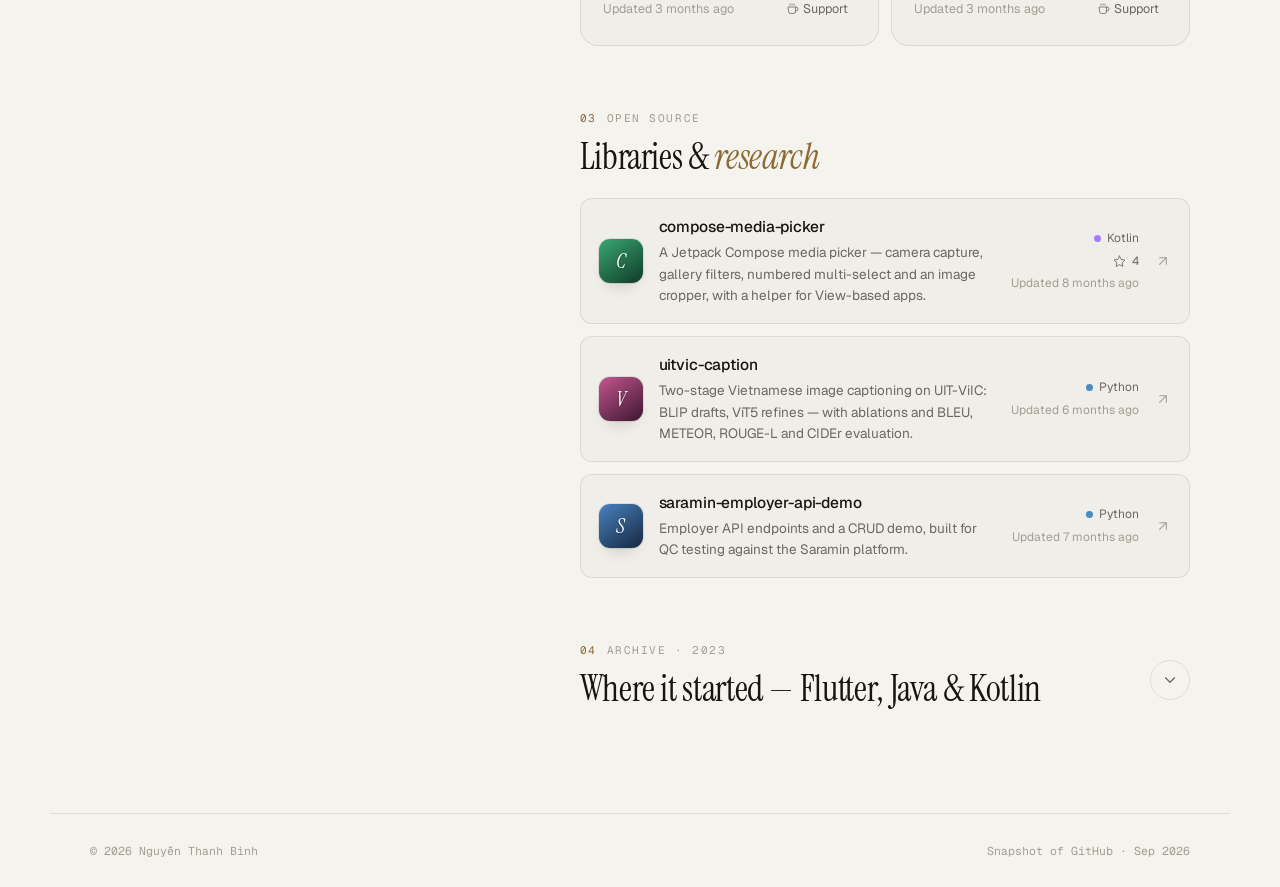
==== commit d9832ab5: "feat: highlight Buy Me a Coffee and polish the site chrome - support band before contact plus a coff" ====
--- a/links/index.html
+++ b/links/index.html
@@ -15,10 +15,15 @@
     <meta property="og:title" content="Nguyễn Thanh Bình — Links">
     <meta property="og:description" content="Android apps, native macOS utilities and open-source work by NtbAndroidDev.">
     <meta property="og:url" content="https://ntbandroiddev.github.io/profile-ntb/links/">
-    <meta property="og:image" content="https://ntbandroiddev.github.io/profile-ntb/assets/avatar.jpg">
-    <meta name="twitter:card" content="summary">
+    <meta property="og:image" content="https://ntbandroiddev.github.io/profile-ntb/assets/og-links.png">
+    <meta property="og:image:width" content="1200">
+    <meta property="og:image:height" content="630">
+    <meta property="og:image:alt" content="Nguyễn Thanh Bình — mobile software engineer">
+    <meta name="twitter:card" content="summary_large_image">
 
     <link rel="icon" href="data:image/svg+xml,<svg xmlns='http://www.w3.org/2000/svg' viewBox='0 0 64 64'><rect width='64' height='64' rx='16' fill='%230c0c0d'/><text x='50%' y='54%' text-anchor='middle' dominant-baseline='middle' font-family='Georgia,serif' font-style='italic' font-size='34' fill='%23d4b98c'>b</text></svg>">
+
+    <link rel="apple-touch-icon" href="../assets/touch-icon.png">
 
     <link rel="preconnect" href="https://fonts.googleapis.com">
     <link rel="preconnect" href="https://fonts.gstatic.com" crossorigin>
